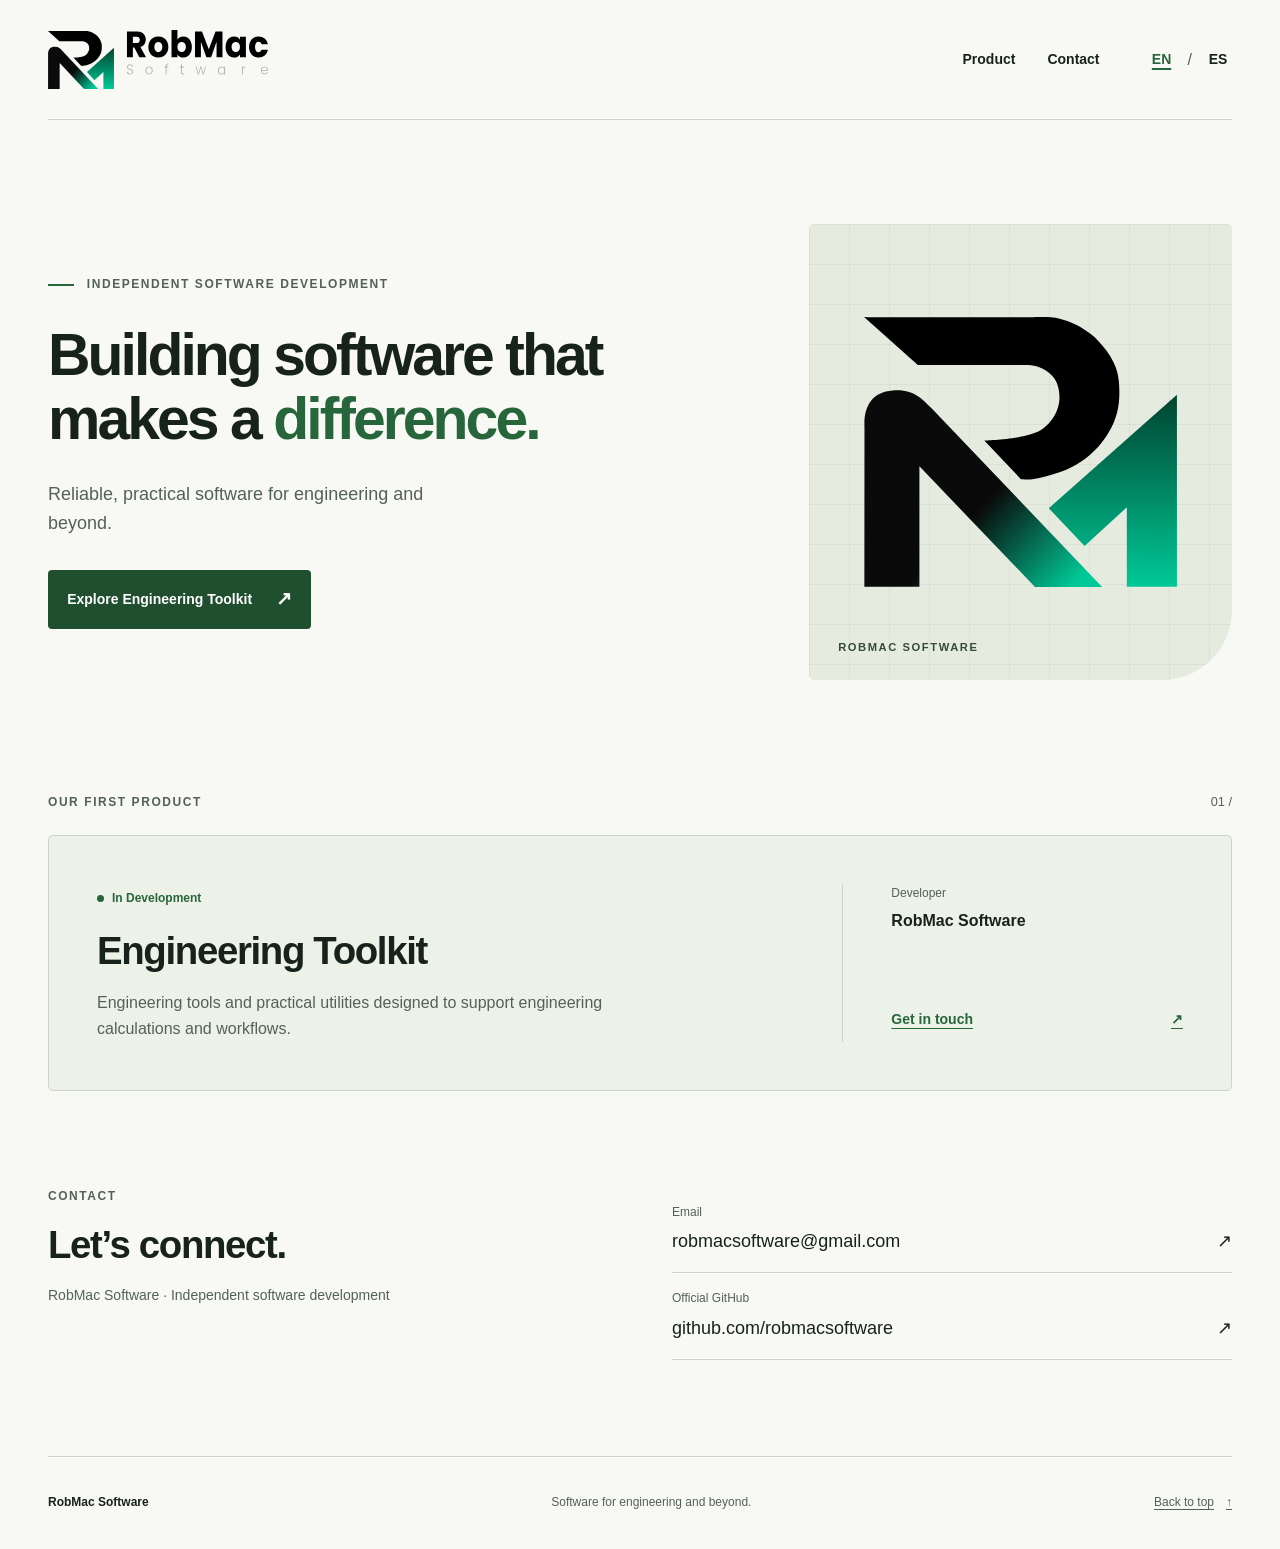
==== index.html @ 15803f86 "feat: initialize RobMac Software official website" ====
<!doctype html>
<html lang="en">
<head>
  <meta charset="utf-8">
  <meta name="viewport" content="width=device-width, initial-scale=1">
  <meta name="color-scheme" content="light dark">
  <meta name="description" content="RobMac Software is an independent software development brand. Reliable, practical software for engineering and beyond. Discover Engineering Toolkit, in development.">
  <title>RobMac Software — Practical software for engineering and beyond</title>
  <link rel="alternate" hreflang="en" href="https://robmacsoftware.github.io/">
  <link rel="alternate" hreflang="es" href="https://robmacsoftware.github.io/es/">
  <link rel="alternate" hreflang="x-default" href="https://robmacsoftware.github.io/">
  <link rel="icon" type="image/svg+xml" href="assets/images/RobMac_App_Black.svg">
  <link rel="stylesheet" href="assets/css/styles.css">
</head>
<body>
  <a class="skip-link" href="#main">Skip to content</a>
  <header class="site-header wrap">
    <a class="brand" href="./" aria-label="RobMac Software home">
      <picture>
        <source media="(prefers-color-scheme: dark)" srcset="assets/images/RobMac_Logo_Oscuro.svg">
        <img src="assets/images/RobMac_Logo_Claro.svg" alt="RobMac Software" width="272" height="72">
      </picture>
    </a>
    <nav class="language-nav language-nav--mobile" aria-label="Language">
      <a href="./" lang="en" hreflang="en" aria-current="page" aria-label="English">EN</a>
      <span aria-hidden="true">/</span>
      <a href="es/" lang="es" hreflang="es" aria-label="Español">ES</a>
    </nav>
    <nav class="primary-nav" aria-label="Main navigation">
      <a href="#product">Product</a>
      <a href="#contact">Contact</a>
    </nav>
    <nav class="language-nav language-nav--desktop" aria-label="Language">
      <a href="./" lang="en" hreflang="en" aria-current="page" aria-label="English">EN</a>
      <span aria-hidden="true">/</span>
      <a href="es/" lang="es" hreflang="es" aria-label="Español">ES</a>
    </nav>
  </header>

  <main id="main" tabindex="-1">
    <section class="hero wrap" aria-labelledby="hero-title">
      <div class="hero-copy">
        <p class="eyebrow"><span class="accent-line" aria-hidden="true"></span> Independent software development</p>
        <h1 id="hero-title">Building software that makes a <span>difference.</span></h1>
        <p class="hero-description">Reliable, practical software for engineering and beyond.</p>
        <a class="button" href="#product">Explore Engineering Toolkit <span aria-hidden="true">↗</span></a>
      </div>
      <div class="brand-art" aria-hidden="true">
        <div class="art-grid"></div>
        <img src="assets/images/RobMac_RM_Color.svg" alt="" width="320" height="320">
        <span class="art-caption">RobMac Software</span>
      </div>
    </section>

    <section class="product-section wrap" id="product" aria-labelledby="product-title">
      <div class="section-heading">
        <p class="eyebrow">Our first product</p>
        <span class="section-number" aria-hidden="true">01 /</span>
      </div>
      <article class="product-card">
        <div class="product-copy">
          <p class="status"><span aria-hidden="true"></span> In Development</p>
          <h2 id="product-title">Engineering Toolkit</h2>
          <p>Engineering tools and practical utilities designed to support engineering calculations and workflows.</p>
        </div>
        <div class="product-details">
          <dl>
            <dt>Developer</dt>
            <dd>RobMac Software</dd>
          </dl>
          <a class="text-link" href="#contact">Get in touch <span aria-hidden="true">↗</span></a>
        </div>
      </article>
    </section>

    <section class="contact-section wrap" id="contact" aria-labelledby="contact-title">
      <div>
        <p class="eyebrow">Contact</p>
        <h2 id="contact-title">Let’s connect.</h2>
        <p>RobMac Software · Independent software development</p>
      </div>
      <div class="contact-links">
        <a href="mailto:robmacsoftware@gmail.com"><span class="link-label">Email</span><span class="link-value">robmacsoftware@gmail.com <span aria-hidden="true">↗</span></span></a>
        <a href="https://github.com/robmacsoftware" rel="me"><span class="link-label">Official GitHub</span><span class="link-value">github.com/robmacsoftware <span aria-hidden="true">↗</span></span></a>
      </div>
    </section>
  </main>

  <footer class="site-footer wrap">
    <p>RobMac Software</p>
    <p>Software for engineering and beyond.</p>
    <a href="#main">Back to top <span aria-hidden="true">↑</span></a>
  </footer>
</body>
</html>
---- assets/css/styles.css ----
/* Shared design tokens; the browser chooses the theme without JavaScript. */
:root {
  color-scheme: light dark;
  --background: #f8f9f5;
  --surface: #edf2e9;
  --text: #18221c;
  --muted: #546157;
  --accent: #27653b;
  --line: #cbd5c9;
  --button: #204f30;
  --button-text: #ffffff;
  --focus: #21643a;
  --art-background: #e5ecdf;
}

@media (prefers-color-scheme: dark) {
  :root {
    --background: #111813;
    --surface: #1c2920;
    --text: #edf2e9;
    --muted: #b0beb2;
    --accent: #9bd18a;
    --line: #3e5142;
    --button: #a8d99a;
    --button-text: #142218;
    --focus: #b5e6a7;
    /* The original color monogram retains its intended pale backdrop. */
    --art-background: #e5ecdf;
  }
}

/* Base and keyboard accessibility. */
* { box-sizing: border-box; }
html { scroll-padding-top: 2rem; }
body {
  margin: 0;
  background: var(--background);
  color: var(--text);
  font-family: -apple-system, BlinkMacSystemFont, "Segoe UI", sans-serif;
  line-height: 1.6;
  -webkit-font-smoothing: antialiased;
}
img { display: block; max-width: 100%; height: auto; }
a { color: inherit; text-underline-offset: .25em; }
a:focus-visible { outline: 3px solid var(--focus); outline-offset: 5px; border-radius: 3px; }
main:focus { outline: none; }
section { scroll-margin-top: 2rem; }
h1, h2, p, dl, dd { margin: 0; }
.wrap { width: min(1200px, calc(100% - 6rem)); margin-inline: auto; }
.skip-link {
  position: absolute;
  top: 1rem;
  left: 1rem;
  z-index: 10;
  padding: .75rem 1rem;
  background: var(--button);
  color: var(--button-text);
  transform: translateY(-200%);
}
.skip-link:focus { transform: translateY(0); }

/* Header and language navigation stay available at every screen size. */
.site-header { display: flex; align-items: center; gap: 3rem; min-height: 120px; border-bottom: 1px solid var(--line); }
.brand { display: block; width: 220px; flex-shrink: 0; }
.primary-nav { margin-left: auto; display: flex; gap: 2rem; }
.primary-nav a, .language-nav a { display: inline-flex; align-items: center; min-height: 44px; text-decoration: none; font-size: .875rem; font-weight: 600; }
.primary-nav a:hover, .language-nav a:hover { color: var(--accent); text-decoration: underline; }
.language-nav { display: flex; align-items: center; gap: .75rem; }
/* Only one selector participates in layout, accessibility and tab order. */
.language-nav--mobile { display: none; }
.language-nav a { min-width: 28px; justify-content: center; }
.language-nav span { color: var(--muted); }
.language-nav [aria-current="page"] { color: var(--accent); text-decoration: underline; text-decoration-thickness: 2px; }

/* Hero: typography leads; original brand artwork supplies the visual. */
.hero { display: grid; grid-template-columns: 1.65fr 1fr; align-items: center; gap: 4rem; padding-block: 6.5rem 7rem; }
.eyebrow { color: var(--muted); font-size: .75rem; font-weight: 650; text-transform: uppercase; letter-spacing: .13em; }
.hero .eyebrow { display: flex; align-items: center; gap: .8rem; margin-bottom: 1.8rem; }
.accent-line { width: 26px; height: 2px; background: var(--accent); flex-shrink: 0; }
h1 { max-width: 750px; font-size: clamp(2.7rem, 4.6vw, 4.5rem); line-height: 1.09; font-weight: 650; letter-spacing: -.05em; text-wrap: balance; }
h1 span { color: var(--accent); }
.hero-description { max-width: 440px; margin-block: 1.8rem 2rem; font-size: 1.125rem; color: var(--muted); }
.button { display: inline-flex; align-items: center; justify-content: center; gap: 1.5rem; padding: .9rem 1.2rem; background: var(--button); color: var(--button-text); border-radius: 4px; font-weight: 600; font-size: .875rem; text-decoration: none; }
.button:hover { text-decoration: underline; }
.button span { font-size: 1.2rem; }
.brand-art { position: relative; display: grid; place-items: center; aspect-ratio: 1 / 1.08; background: var(--art-background); border-radius: 5px 5px 70px 5px; overflow: hidden; }
.art-grid { position: absolute; inset: 0; background-image: linear-gradient(#204f3010 1px, transparent 1px), linear-gradient(90deg, #204f3010 1px, transparent 1px); background-size: 40px 40px; }
.brand-art img { position: relative; width: 74%; max-height: 75%; object-fit: contain; }
.art-caption { position: absolute; bottom: 1.5rem; left: 1.8rem; color: #344b38; font-size: .7rem; font-weight: 600; letter-spacing: .14em; text-transform: uppercase; }

/* Product and contact. */
.section-heading { display: flex; justify-content: space-between; align-items: center; margin-bottom: 1.4rem; }
.section-number { color: var(--muted); font-size: .8rem; }
.product-card { display: grid; grid-template-columns: 2fr 1fr; gap: 4rem; padding: 3rem; background: var(--surface); border: 1px solid var(--line); border-radius: 5px; }
.status { display: inline-flex; align-items: center; gap: .5rem; color: var(--accent); font-size: .75rem; font-weight: 650; margin-bottom: 1.25rem; }
.status span { width: 7px; height: 7px; border-radius: 50%; background: currentColor; }
h2 { font-size: clamp(1.9rem, 3vw, 2.5rem); line-height: 1.2; letter-spacing: -.035em; font-weight: 600; }
.product-copy > p:last-child { color: var(--muted); max-width: 590px; margin-top: 1rem; }
.product-details { display: flex; flex-direction: column; justify-content: space-between; border-left: 1px solid var(--line); padding-left: 3rem; gap: 2rem; }
dt { font-size: .75rem; color: var(--muted); margin-bottom: .3rem; }
dd { font-weight: 600; }
.text-link { display: inline-flex; align-items: center; justify-content: space-between; gap: 1rem; min-height: 44px; color: var(--accent); font-size: .875rem; font-weight: 600; }
.contact-section { display: grid; grid-template-columns: 1fr 1fr; gap: 4rem; padding-block: 6rem; }
.contact-section h2 { margin-top: 1rem; }
.contact-section p:last-child { color: var(--muted); max-width: 380px; margin-top: 1rem; font-size: .875rem; }
.contact-links { display: grid; align-content: center; }
.contact-links a { display: flex; flex-direction: column; gap: .35rem; padding-block: 1rem; border-bottom: 1px solid var(--line); text-decoration: none; }
.link-label { color: var(--muted); font-size: .75rem; }
.link-value { display: flex; justify-content: space-between; gap: .5rem; font-size: clamp(.875rem, 1.5vw, 1.125rem); overflow-wrap: anywhere; }
.contact-links a:hover .link-value { color: var(--accent); text-decoration: underline; }
.site-footer { display: flex; align-items: center; justify-content: space-between; gap: 2rem; padding-block: 1.5rem; border-top: 1px solid var(--line); font-size: .75rem; color: var(--muted); }
.site-footer p:first-child { color: var(--text); font-weight: 650; }
.site-footer a { display: inline-flex; align-items: center; gap: .75rem; min-height: 44px; }

/* Compact layouts retain full navigation without a script-driven menu. */
@media (max-width: 900px) {
  .wrap { width: calc(100% - 3rem); }
  .site-header { gap: 1.5rem; min-height: 100px; }
  .brand { width: 190px; }
  .hero { gap: 2rem; padding-block: 4rem; }
  .product-card { gap: 2rem; padding: 2rem; }
  .product-details { padding-left: 2rem; }
  .contact-section { gap: 2rem; padding-block: 4rem; }
}
@media (max-width: 640px) {
  .wrap { width: calc(100% - 2.5rem); }
  .site-header { flex-wrap: wrap; justify-content: space-between; gap: .5rem 1rem; padding-block: 1rem .75rem; }
  .brand { width: clamp(150px, 47vw, 175px); }
  .primary-nav { width: 100%; margin-left: 0; gap: 1.5rem; }
  .language-nav { gap: .4rem; }
  .language-nav--desktop { display: none; }
  .language-nav--mobile { display: flex; }
  .hero { grid-template-columns: 1fr; gap: 2.5rem; padding-block: 3rem; }
  .hero .eyebrow { font-size: .65rem; letter-spacing: .09em; }
  h1 { font-size: clamp(2.5rem, 10vw, 3.5rem); }
  .hero-description { font-size: 1rem; }
  .brand-art { aspect-ratio: 1.5; border-bottom-right-radius: 50px; }
  .brand-art img { width: 49%; max-height: 70%; }
  .product-card { grid-template-columns: 1fr; gap: 2rem; padding: 1.5rem; }
  .product-details { border-left: 0; border-top: 1px solid var(--line); padding: 1.25rem 0 0; gap: 1rem; }
  .contact-section { grid-template-columns: 1fr; gap: 1.5rem; padding-block: 3rem; }
  .link-value { font-size: .9375rem; }
  .site-footer { flex-wrap: wrap; gap: .5rem 1.5rem; }
  .site-footer p:nth-child(2) { width: 100%; order: 3; }
}
@media (forced-colors: active) {
  .button, .product-card { border: 1px solid ButtonText; }
  .language-nav [aria-current="page"] { text-decoration: underline; }
}
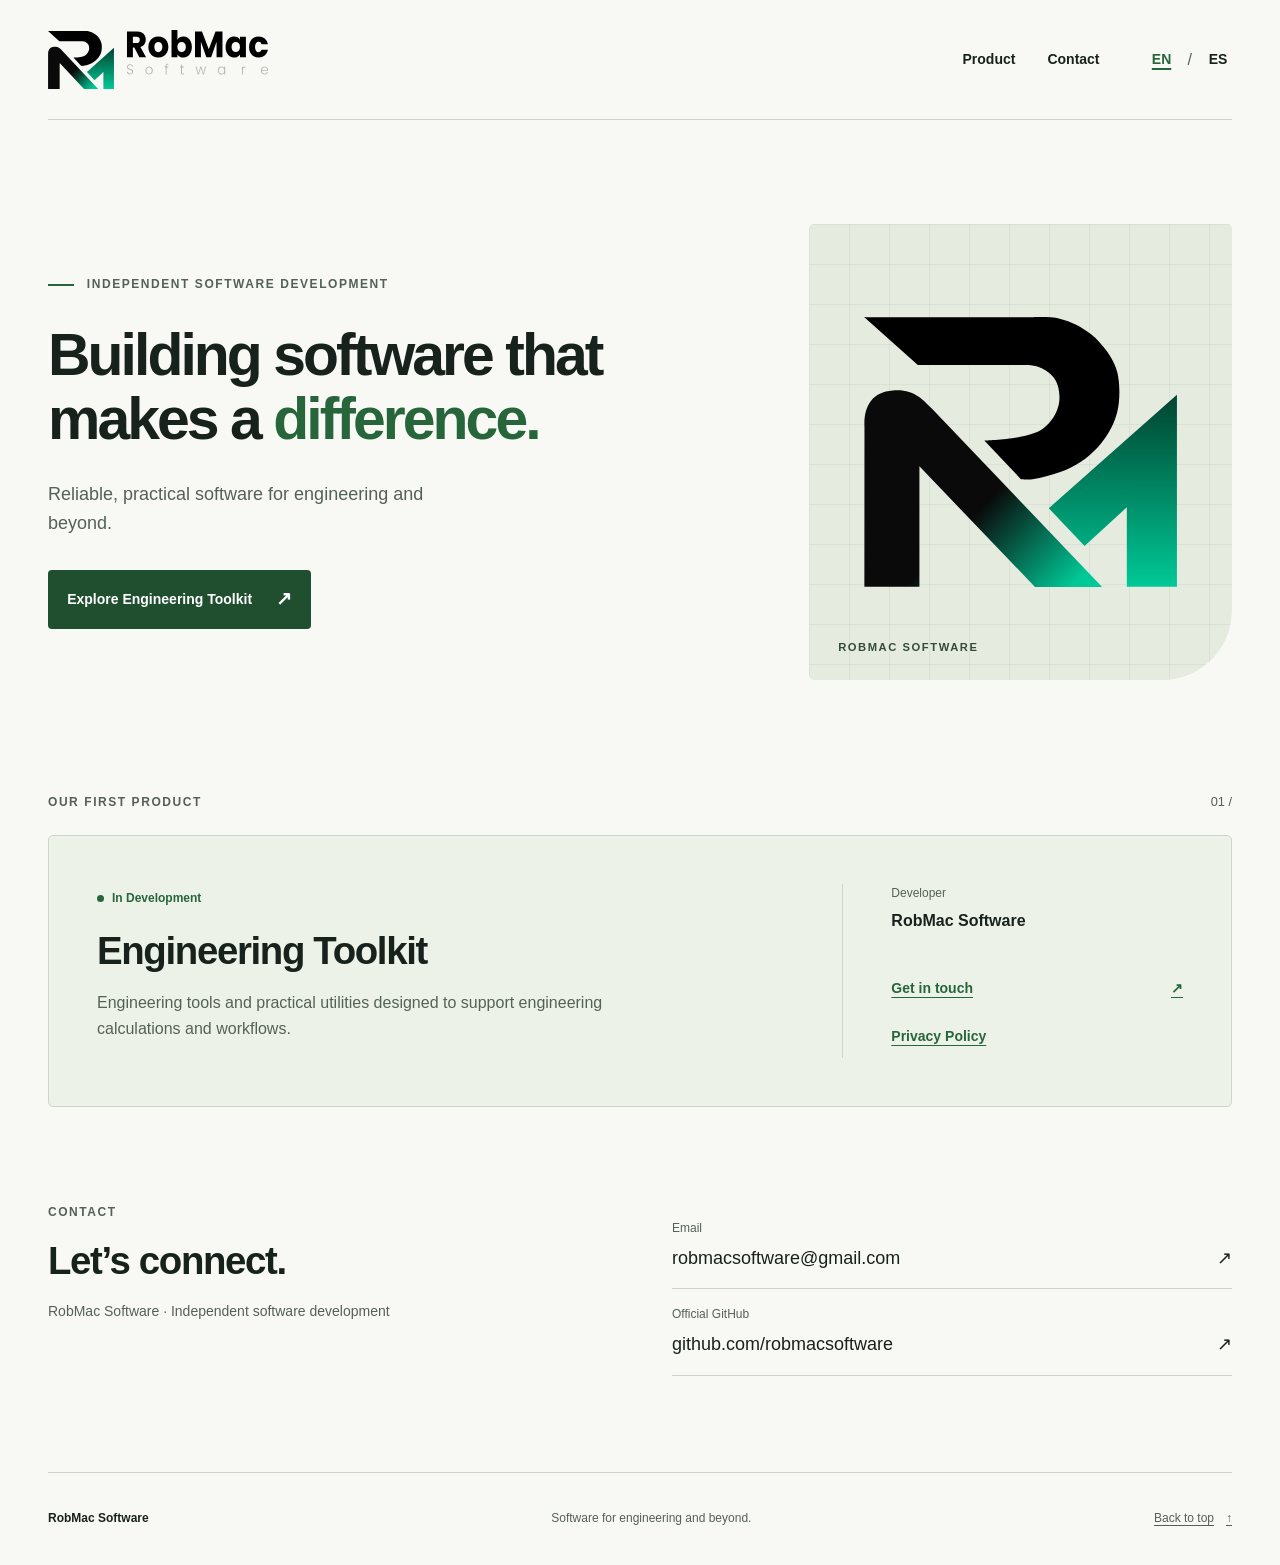
==== commit 839289b3: "feat(privacy): publish Engineering Toolkit privacy policies" ====
--- a/index.html
+++ b/index.html
@@ -68,7 +68,10 @@
             <dt>Developer</dt>
             <dd>RobMac Software</dd>
           </dl>
-          <a class="text-link" href="#contact">Get in touch <span aria-hidden="true">↗</span></a>
+          <div class="product-links">
+            <a class="text-link" href="#contact">Get in touch <span aria-hidden="true">↗</span></a>
+            <a class="text-link" href="engineering-toolkit/privacy/">Privacy Policy</a>
+          </div>
         </div>
       </article>
     </section>
--- a/assets/css/styles.css
+++ b/assets/css/styles.css
@@ -147,3 +147,22 @@
   .button, .product-card { border: 1px solid ButtonText; }
   .language-nav [aria-current="page"] { text-decoration: underline; }
 }
+
+/* Privacy documents share the existing brand, themes and navigation. */
+.product-links { display: grid; gap: .25rem; }
+.privacy-page { padding-block: 2rem 5rem; }
+.privacy-back { justify-content: flex-start; margin-bottom: 2rem; }
+.privacy-policy { max-width: 72ch; margin-inline: auto; overflow-wrap: anywhere; }
+.privacy-heading { padding-bottom: 2rem; border-bottom: 1px solid var(--line); }
+.privacy-heading .eyebrow { margin-bottom: 1rem; }
+.privacy-heading h1 { font-size: clamp(2.25rem, 5vw, 3.5rem); line-height: 1.15; }
+.privacy-metadata { display: grid; gap: .75rem; margin-top: 2rem; }
+.privacy-metadata dt { margin: 0; }
+.privacy-metadata dd { font-weight: 400; }
+.privacy-metadata code { font-size: .9em; }
+.privacy-content section { margin-top: 2.5rem; }
+.privacy-content h2 { font-size: clamp(1.35rem, 3vw, 1.65rem); line-height: 1.35; letter-spacing: -.02em; }
+.privacy-content p, .privacy-content ul { margin: 1rem 0 0; }
+.privacy-content ul { padding-left: 1.5rem; }
+.privacy-content li + li { margin-top: .4rem; }
+.privacy-content a { color: var(--accent); }
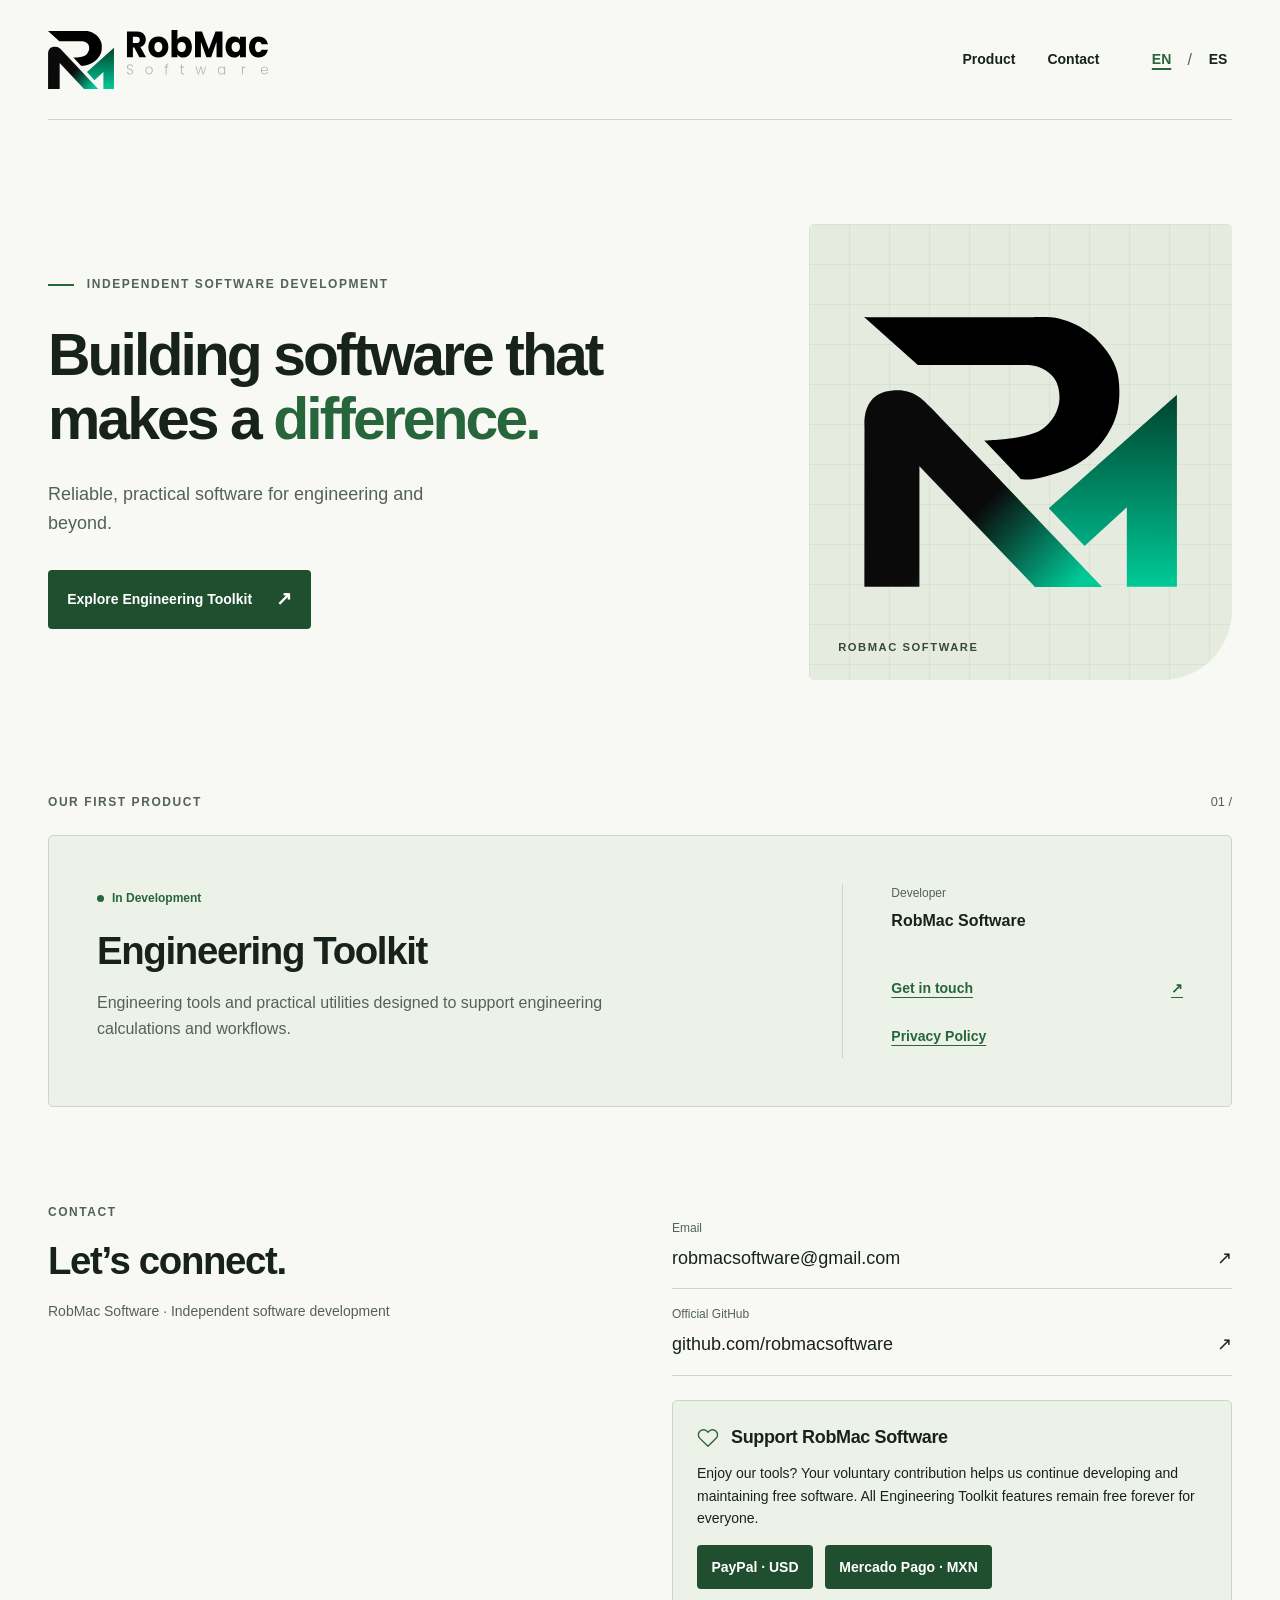
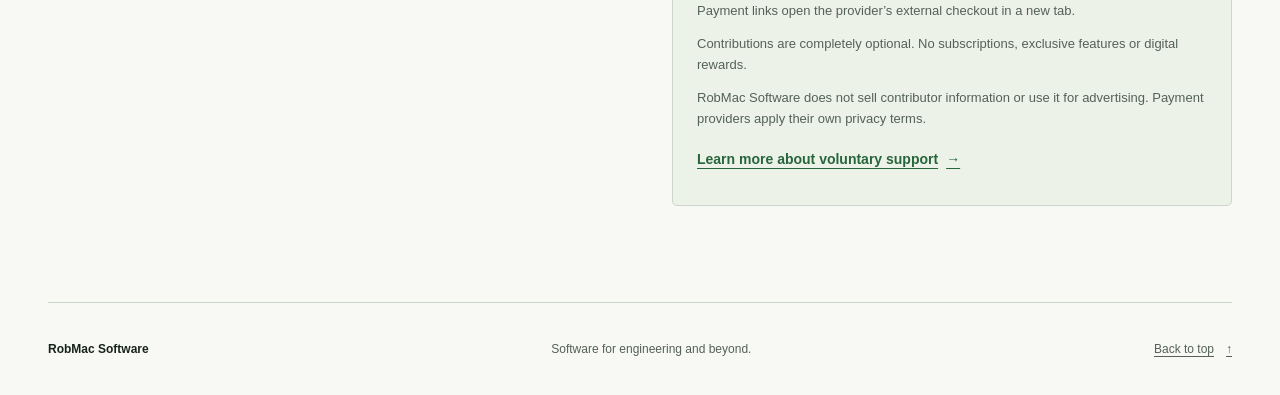
==== commit 80b84130: "feat(site): publish bilingual support and privacy updates" ====
--- a/index.html
+++ b/index.html
@@ -82,9 +82,26 @@
         <h2 id="contact-title">Let’s connect.</h2>
         <p>RobMac Software · Independent software development</p>
       </div>
-      <div class="contact-links">
-        <a href="mailto:robmacsoftware@gmail.com"><span class="link-label">Email</span><span class="link-value">robmacsoftware@gmail.com <span aria-hidden="true">↗</span></span></a>
-        <a href="https://github.com/robmacsoftware" rel="me"><span class="link-label">Official GitHub</span><span class="link-value">github.com/robmacsoftware <span aria-hidden="true">↗</span></span></a>
+      <div class="contact-details">
+        <div class="contact-links">
+          <a href="mailto:robmacsoftware@gmail.com"><span class="link-label">Email</span><span class="link-value">robmacsoftware@gmail.com <span aria-hidden="true">↗</span></span></a>
+          <a href="https://github.com/robmacsoftware" rel="me"><span class="link-label">Official GitHub</span><span class="link-value">github.com/robmacsoftware <span aria-hidden="true">↗</span></span></a>
+        </div>
+        <article class="contact-support" aria-labelledby="contact-support-title">
+          <div class="contact-support-heading">
+            <svg width="22" height="22" viewBox="0 0 24 24" fill="none" stroke="currentColor" stroke-width="1.5" stroke-linecap="round" stroke-linejoin="round" aria-hidden="true" focusable="false"><path d="M20.8 4.6a5.5 5.5 0 0 0-7.8 0L12 5.7l-1.1-1.1a5.5 5.5 0 0 0-7.8 7.8L12 21l8.8-8.6a5.5 5.5 0 0 0 0-7.8Z"/></svg>
+            <h3 id="contact-support-title">Support RobMac Software</h3>
+          </div>
+          <p>Enjoy our tools? Your voluntary contribution helps us continue developing and maintaining free software. All Engineering Toolkit features remain free forever for everyone.</p>
+          <div class="contact-support-actions">
+            <a class="button" href="https://www.paypal.com/ncp/payment/CKD4M9EU2QCD2" target="_blank" rel="noopener noreferrer" referrerpolicy="no-referrer" aria-describedby="contact-support-external">PayPal · USD</a>
+            <a class="button" href="https://link.mercadopago.com.mx/robmacsoftware" target="_blank" rel="noopener noreferrer" referrerpolicy="no-referrer" aria-describedby="contact-support-external">Mercado Pago · MXN</a>
+          </div>
+          <p class="contact-support-note" id="contact-support-external">Payment links open the provider’s external checkout in a new tab.</p>
+          <p class="contact-support-note">Contributions are completely optional. No subscriptions, exclusive features or digital rewards.</p>
+          <p class="contact-support-note">RobMac Software does not sell contributor information or use it for advertising. Payment providers apply their own privacy terms.</p>
+          <a class="text-link" href="support/">Learn more about voluntary support <span aria-hidden="true">→</span></a>
+        </article>
       </div>
     </section>
   </main>
--- a/assets/css/styles.css
+++ b/assets/css/styles.css
@@ -166,3 +166,52 @@
 .privacy-content ul { padding-left: 1.5rem; }
 .privacy-content li + li { margin-top: .4rem; }
 .privacy-content a { color: var(--accent); }
+
+/* Voluntary support uses the existing type, colors and layout breakpoints. */
+.support-page { max-width: 1000px; padding-block: 2rem 5rem; overflow-wrap: anywhere; }
+.support-heading { max-width: 72ch; }
+.support-heading .eyebrow { margin-bottom: 1rem; }
+.support-heading h1 { font-size: clamp(2.5rem, 5vw, 4rem); }
+.support-heading > p + p { margin-top: 1rem; }
+.support-intro { margin-top: 1.5rem; color: var(--muted); font-size: 1.125rem; }
+.support-options, .support-privacy { margin-top: 3rem; }
+.support-options h2, .support-privacy h2 { font-size: clamp(1.5rem, 3vw, 2rem); }
+.support-note { max-width: 72ch; color: var(--muted); margin-bottom: 1.5rem; }
+.support-grid { display: grid; grid-template-columns: repeat(2, minmax(0, 1fr)); gap: 1.5rem; }
+.support-card { min-width: 0; display: flex; flex-direction: column; align-items: flex-start; gap: 1rem; padding: 2rem; background: var(--surface); border: 1px solid var(--line); border-radius: 5px; }
+.support-card h3 { margin: 0; font-size: 1.5rem; line-height: 1.3; font-weight: 600; letter-spacing: -.02em; }
+.support-card > p:not(.eyebrow) { color: var(--muted); }
+.support-card .button { margin-top: auto; flex-wrap: wrap; gap: .25rem .5rem; max-width: 100%; text-align: center; }
+.support-card .button .support-tab-note { font-size: .75rem; font-weight: 400; }
+.support-privacy { max-width: 72ch; padding-top: 2rem; border-top: 1px solid var(--line); }
+.support-privacy p { margin-top: 1rem; }
+.support-privacy a { color: var(--accent); }
+@media (max-width: 900px) {
+  .support-card { padding: 1.5rem; }
+}
+@media (max-width: 640px) {
+  .support-grid { grid-template-columns: 1fr; }
+  .support-intro { font-size: 1rem; }
+}
+@media (forced-colors: active) {
+  .support-card { border-color: CanvasText; }
+}
+
+/* Compact voluntary support stays inside the Contact section's second column. */
+.contact-section > div:first-child { min-width: 0; overflow-wrap: anywhere; }
+.contact-details { display: grid; align-content: start; gap: 1.5rem; min-width: 0; }
+.contact-support { min-width: 0; padding: 1.5rem; background: var(--surface); border: 1px solid var(--line); border-radius: 5px; font-size: .875rem; overflow-wrap: anywhere; }
+.contact-support-heading { display: flex; align-items: flex-start; gap: .75rem; }
+.contact-support-heading svg { flex-shrink: 0; color: var(--accent); margin-top: .15rem; }
+.contact-support-heading h3 { margin: 0; font-size: 1.125rem; line-height: 1.4; font-weight: 600; letter-spacing: -.02em; }
+.contact-support p { margin-top: .75rem; }
+.contact-support-actions { display: flex; flex-wrap: wrap; gap: .75rem; margin-top: 1rem; }
+.contact-support-actions .button { min-height: 44px; max-width: 100%; padding: .65rem .9rem; text-align: center; }
+.contact-support-note { color: var(--muted); font-size: .8125rem; }
+.contact-support .text-link { margin-top: .5rem; max-width: 100%; gap: .5rem; }
+@media (max-width: 640px) {
+  .contact-support { padding: 1.25rem; }
+}
+@media (forced-colors: active) {
+  .contact-support { border-color: CanvasText; }
+}
